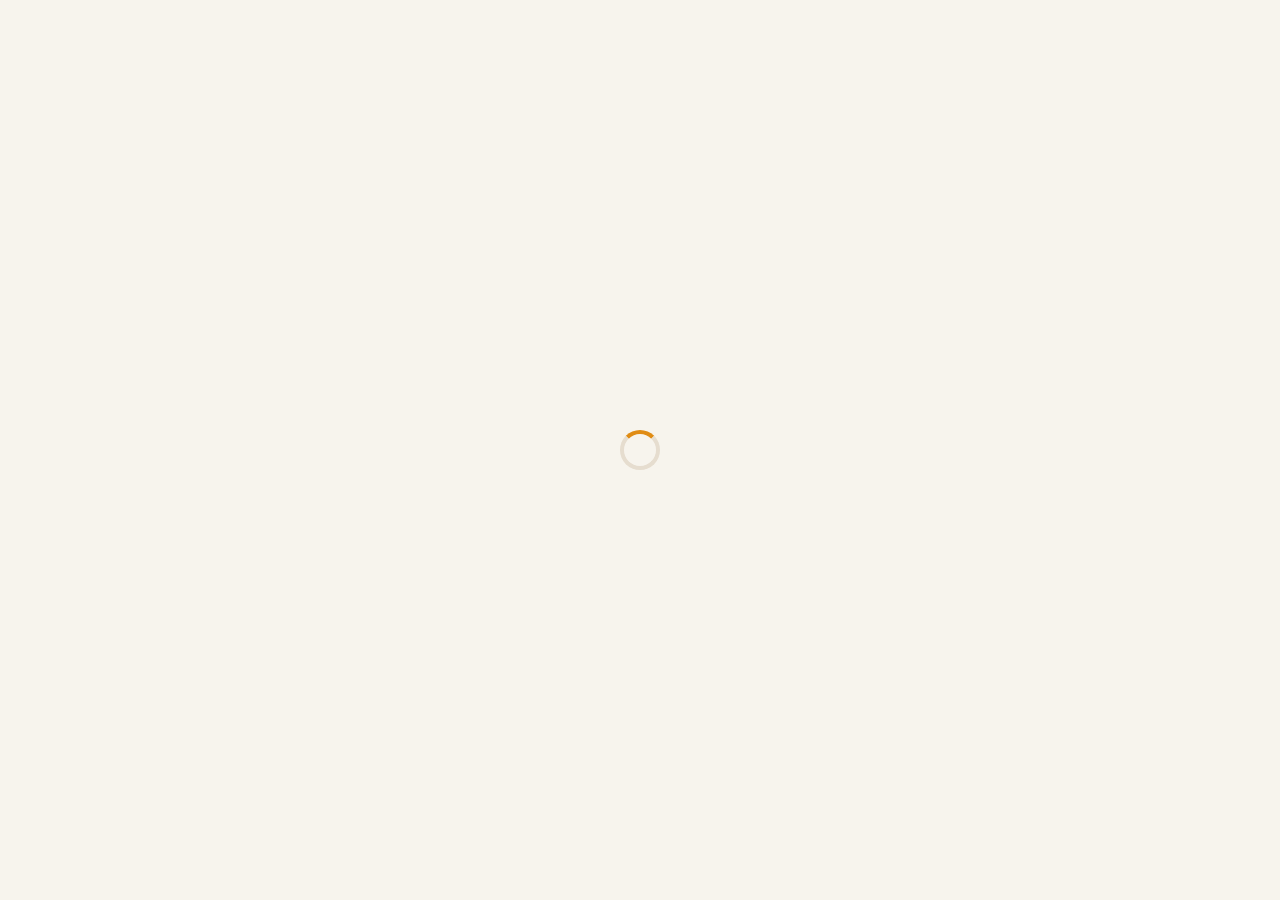
==== webapp/index.html @ 568000a6 "Fix share button by adding event listener inside window.onload" ====
<!DOCTYPE html>
<html lang="uz">
<head>
    <meta charset="UTF-8">
    <meta name="viewport" content="width=device-width, initial-scale=1.0, maximum-scale=1.0, user-scalable=no">
    <title>Saxovat Baraka - Online Market</title>
    <meta property="og:title" content="Saxovat Baraka - Sifatli va mazali pishiriqlar! 🍪">
    <meta property="og:description" content="Mazali va hamyonbop pishiriqlar buyurtma berish uchun onlayn do'kon.">
    <meta property="og:image" content="https://muslim1313.github.io/bakery-bot-crm/assets/promo_share.png">
    <meta property="og:url" content="https://muslim1313.github.io/bakery-bot-crm/">
    <meta name="twitter:card" content="summary_large_image">
    <link rel="stylesheet" href="style.css?v=1.9">
    <script src="https://telegram.org/js/telegram-web-app.js"></script>
    <link href="https://fonts.googleapis.com/css2?family=Inter:wght@400;600;800&family=Outfit:wght@500;700;800&display=swap" rel="stylesheet">
</head>
<body class="loading">
    <div id="loader" class="loader-overlay">
        <div class="spinner"></div>
    </div>

    <!-- Eski Banner-Header -->
    <div class="header banner-header">
        <div class="banner-wrapper">
            <img src="assets/logo.png" alt="Logo">
            <div class="logo-text">SAXOVAT BARAKA</div>
        </div>
    </div>

    <main id="app">
        <!-- Eski Slayder -->
        <div class="top-slider" id="topSlider">
            <!-- JavaScript orqali joylashtiriladi -->
        </div>

        <p class="subtitle-text">Hamyonbop narxlar va Mazali tamlar</p>

        <section class="product-grid" id="productGrid">
            <!-- Products will be injected here by app.js -->
        </section>

        <div class="social-proof-block">
            <div class="social-proof-stars">⭐⭐⭐⭐⭐</div>
            <div class="social-proof-title">Sifatli va mazali pishiriqlar! 🍪</div>
            <div class="social-proof-desc">Do'stlaringiz ham bilsin — ulashing!</div>
            <button class="social-proof-btn" id="shareBtn">📢 Do'stlarga ulashish</button>
        </div>

        <!-- Eski Kontakt qismi -->
        <div class="contact-info">
            <p>Buyurtma yoki savollar bo'yicha aloqa:</p>
            <div class="contact-links">
                <a href="tel:+998200131394" class="c-link">
                    <span class="icon">📞</span> +998 (20) 013-13-94
                </a>
                <a href="https://t.me/muslimm1313" class="c-link" target="_blank">
                    <span class="icon">
                        <svg width="20" height="20" viewBox="0 0 24 24" fill="#2AABEE" xmlns="http://www.w3.org/2000/svg">
                            <path d="M12 0C5.373 0 0 5.373 0 12s5.373 12 12 12 12-5.373 12-12S18.627 0 12 0zm5.562 8.161c-.18.1.417 4.542-1.321 8.875-.168.9-.499 1.201-.82 1.23-.696.065-1.225-.46-1.9-.902-1.056-.693-1.653-1.124-2.678-1.8-1.185-.78-.417-1.21.258-1.91.177-.184 3.247-2.977 3.307-3.23.007-.032.014-.15-.056-.212s-.174-.041-.249-.024c-.106.024-1.793 1.14-5.061 3.345-.48.33-.913.49-1.302.48-.428-.008-1.252-.241-1.865-.44-.752-.245-1.349-.374-1.297-.789.027-.216.325-.437.896-.667 3.498-1.524 5.83-2.529 6.998-3.014 3.332-1.386 4.025-1.627 4.476-1.635.1-.002.321.023.465.14.144.117.165.25.171.325.016.093.036.306.02.472z"/>
                        </svg>
                    </span> @muslimm1313
                </a>
            </div>
        </div>
    </main>

    <!-- Yangi Savatcha Paneli (V2 uslubida) -->
    <div id="cartBar" class="cart-bar hidden">
        <div class="cart-info">
            <span id="cartCount">0 dona</span>
            <span id="cartTotal">0 so'm</span>
        </div>
        <button id="orderBtn" class="premium-btn">Buyurtma berish</button>
    </div>

    <!-- Yangi Buyurtma Oynasi (V2 uslubida) -->
    <div id="orderModal" class="modal-overlay hidden">
        <div class="modal-content glass">
            <h3>Buyurtma tafsilotlari</h3>
            <div id="cartItems" class="modal-items"></div>
            
            <div class="input-group">
                <label>Ismingiz:</label>
                <input type="text" id="userName" placeholder="Ismingizni kiriting">
            </div>

            <div class="input-group">
                <label>Telefon raqam:</label>
                <input type="tel" id="userPhone" placeholder="+998901234567">
            </div>

            <div class="input-group">
                <label>Do'kon nomi:</label>
                <input type="text" id="userStore" placeholder="Chorsu bozor 5-do'kon">
            </div>

            <p class="loc-hint">Manzilingizni aniqlash uchun geolokatsiyadan foydalanamiz.</p>

            <div class="modal-actions">
                <button id="closeModal" class="secondary-btn">Orqaga</button>
                <button id="submitOrder" class="premium-btn">Tasdiqlash</button>
            </div>
        </div>
    </div>

    <script src="app.js?v=2.0"></script>
</body>
</html>
---- webapp/style.css ----
:root {
    --bg-color: #f7f4ed;
    --text-color: #2b231d;
    --hint-color: #827568;
    --btn-color: #e08c14;
    --btn-text: #ffffff;
    --card-bg: #ffffff;
    --glass-border: #e6ddcf;
    
    --glass-bg: rgba(255, 255, 255, 0.7);
}

/* Dark Mode disabled - Light Mode Only */

* {
    box-sizing: border-box;
    margin: 0;
    padding: 0;
    -webkit-tap-highlight-color: transparent;
}

body {
    font-family: 'Inter', sans-serif;
    background-color: var(--bg-color);
    color: var(--text-color);
    line-height: 1.5;
    padding-bottom: 0; /* Reset bottom padding */
    min-height: 100vh;
}

/* Loader */
.loader-overlay {
    position: fixed;
    top: 0; left: 0; right: 0; bottom: 0;
    background: var(--bg-color);
    z-index: 1000;
    display: flex;
    justify-content: center;
    align-items: center;
}
.spinner {
    width: 40px;
    height: 40px;
    border: 4px solid var(--glass-border);
    border-top: 4px solid var(--btn-color);
    border-radius: 50%;
    animation: spin 1s linear infinite;
}
@keyframes spin { 0% { transform: rotate(0deg); } 100% { transform: rotate(360deg); } }

/* Asl Banner Header */
.banner-header {
    display: flex;
    flex-direction: column;
    align-items: center;
    width: 100%;
    padding: 0;
}
.banner-wrapper {
    position: relative;
    width: 100%;
    height: 240px;
    overflow: hidden;
}
.banner-wrapper img {
    width: 100%;
    height: 100%;
    object-fit: cover;
}
.logo-text {
    position: absolute;
    bottom: 24px;
    left: 50%;
    transform: translateX(-50%);
    font-family: 'Outfit', sans-serif;
    font-size: 26px;
    font-weight: 800;
    color: rgba(255, 255, 255, 0.95);
    letter-spacing: 2px;
    text-shadow: 0px 4px 15px rgba(0, 0, 0, 0.7);
    white-space: nowrap;
}

/* Slayder */
.top-slider {
    display: flex;
    overflow-x: auto;
    scroll-snap-type: x mandatory;
    gap: 16px;
    padding: 24px 16px 16px 16px;
    scrollbar-width: none;
}
.top-slider::-webkit-scrollbar { display: none; }

.slide-item {
    flex: 0 0 85%;
    scroll-snap-align: center;
}
.slide-title-outer {
    text-align: center;
    font-size: 20px;
    font-family: 'Outfit', sans-serif;
    font-weight: 700;
    margin-bottom: 12px;
}
.slide-image-wrapper {
    height: 180px;
    border-radius: 16px;
    overflow: hidden;
    box-shadow: 0 8px 24px rgba(0,0,0,0.15);
    background-color: var(--card-bg);
}
.slide-image-wrapper img {
    width: 100%;
    height: 100%;
    object-fit: cover;
}

.subtitle-text {
    margin: 16px;
    font-size: 16px;
    font-weight: 700;
    text-align: center;
    color: var(--btn-color);
}

/* Product Grid */
.product-grid {
    display: grid;
    grid-template-columns: 1fr 1fr;
    gap: 15px;
    padding: 0 16px;
}

.product-card {
    background: var(--card-bg);
    border: 1px solid var(--glass-border);
    border-radius: 18px;
    padding: 15px 10px;
    display: flex;
    flex-direction: column;
    align-items: center;
    box-shadow: 0 4px 12px rgba(0,0,0,0.05);
}

.img-container {
    width: 80px;
    height: 80px;
    border-radius: 50%;
    overflow: hidden;
    margin-bottom: 12px;
    box-shadow: 0 4px 8px rgba(0,0,0,0.1);
}
.img-container img {
    width: 100%;
    height: 100%;
    object-fit: cover;
}

.product-info {
    text-align: center;
    width: 100%;
}
.product-info h3 { font-size: 15px; margin-bottom: 5px; }
.product-info .price { font-size: 16px; font-weight: 800; color: var(--btn-color); margin-bottom: 10px; }

/* Out of Stock Style */
.product-card.out-of-stock {
    opacity: 0.5;
    filter: grayscale(1);
    pointer-events: none;
    position: relative;
}
.qty-control span {
    display: block;
    width: 100%;
    text-align: center;
}

/* Qty Control */
.qty-control {
    display: flex;
    align-items: center;
    justify-content: space-between;
    width: 100%;
    background: rgba(128, 128, 128, 0.1);
    border-radius: 20px;
    padding: 4px;
}
.qty-btn {
    width: 45px;
    height: 32px;
    border-radius: 8px;
    border: none;
    background: var(--btn-color);
    color: #fff;
    font-size: 18px;
    font-weight: bold;
}

/* Social Proof Block */
.social-proof-block {
    max-width: 480px;
    margin: 24px 16px;
    background-color: #fff8f0;
    border: 1px solid #ffe0b2;
    border-radius: 20px;
    padding: 20px;
    text-align: center;
    box-shadow: 0 4px 12px rgba(0,0,0,0.05);
}

.social-proof-stars {
    font-size: 20px;
    margin-bottom: 8px;
}

.social-proof-title {
    font-size: 18px;
    font-weight: 800;
    color: var(--text-color);
    margin-bottom: 6px;
}

.social-proof-desc {
    font-size: 14px;
    color: var(--hint-color);
    margin-bottom: 16px;
}

.social-proof-btn {
    display: inline-block;
    background-color: #2AABEE;
    color: #ffffff;
    text-decoration: none;
    font-weight: 600;
    font-size: 15px;
    padding: 12px 24px;
    border-radius: 50px;
    border: none;
    cursor: pointer;
    box-shadow: 0 4px 10px rgba(42, 171, 238, 0.3);
}

/* Kontakt qismi */
.contact-info {
    text-align: center;
    padding: 30px 16px 120px 16px; /* Space for the fixed cart bar */
}
.contact-info p { font-size: 14px; color: var(--hint-color); margin-bottom: 15px; }
.contact-links { display: flex; justify-content: center; gap: 10px; }
.c-link {
    background: var(--card-bg);
    border: 1px solid var(--glass-border);
    padding: 10px 15px;
    border-radius: 12px;
    text-decoration: none;
    color: var(--text-color);
    font-weight: 700;
    font-size: 13px;
    display: flex;
    align-items: center;
    gap: 8px;
    box-shadow: 0 2px 8px rgba(0,0,0,0.05);
}

/* Savatcha (V2) */
.cart-bar {
    position: fixed;
    bottom: 20px;
    left: 16px;
    right: 16px;
    height: 65px;
    background: var(--glass-bg);
    backdrop-filter: blur(15px);
    -webkit-backdrop-filter: blur(15px);
    border: 1px solid var(--glass-border);
    border-radius: 20px;
    display: flex;
    align-items: center;
    justify-content: space-between;
    padding: 0 15px;
    z-index: 100;
    box-shadow: 0 8px 32px rgba(0,0,0,0.1);
}
.cart-bar.hidden { display: none; }
#cartCount { font-size: 12px; color: var(--hint-color); }
#cartTotal { font-size: 18px; font-weight: 800; color: var(--btn-color); }

.premium-btn {
    background: var(--btn-color);
    color: #fff;
    border: none;
    padding: 12px 20px;
    border-radius: 15px;
    font-weight: 700;
    font-size: 14px;
}

/* Modal (V2) */
.modal-overlay {
    position: fixed;
    top: 0; left: 0; right: 0; bottom: 0;
    background: rgba(0,0,0,0.6);
    z-index: 200;
    display: flex;
    justify-content: center;
    align-items: flex-end;
}
.modal-content {
    width: 100%;
    max-width: 500px;
    background: var(--bg-color);
    padding: 25px;
    border-top-left-radius: 30px;
    border-top-right-radius: 30px;
}
.hidden { display: none !important; }

.input-group { margin: 15px 0; }
.input-group label { display: block; margin-bottom: 5px; font-size: 13px; color: var(--hint-color); }
.input-group input {
    width: 100%;
    padding: 12px;
    border-radius: 12px;
    border: 1px solid var(--glass-border);
    background: var(--card-bg);
    color: var(--text-color);
    font-size: 16px;
    outline: none;
}
.modal-actions { display: flex; gap: 10px; margin-top: 20px; }
.secondary-btn { flex: 1; background: var(--glass-border); border: none; padding: 12px; border-radius: 12px; }
.loc-hint { font-size: 11px; color: var(--hint-color); text-align: center; margin-top: 10px; }
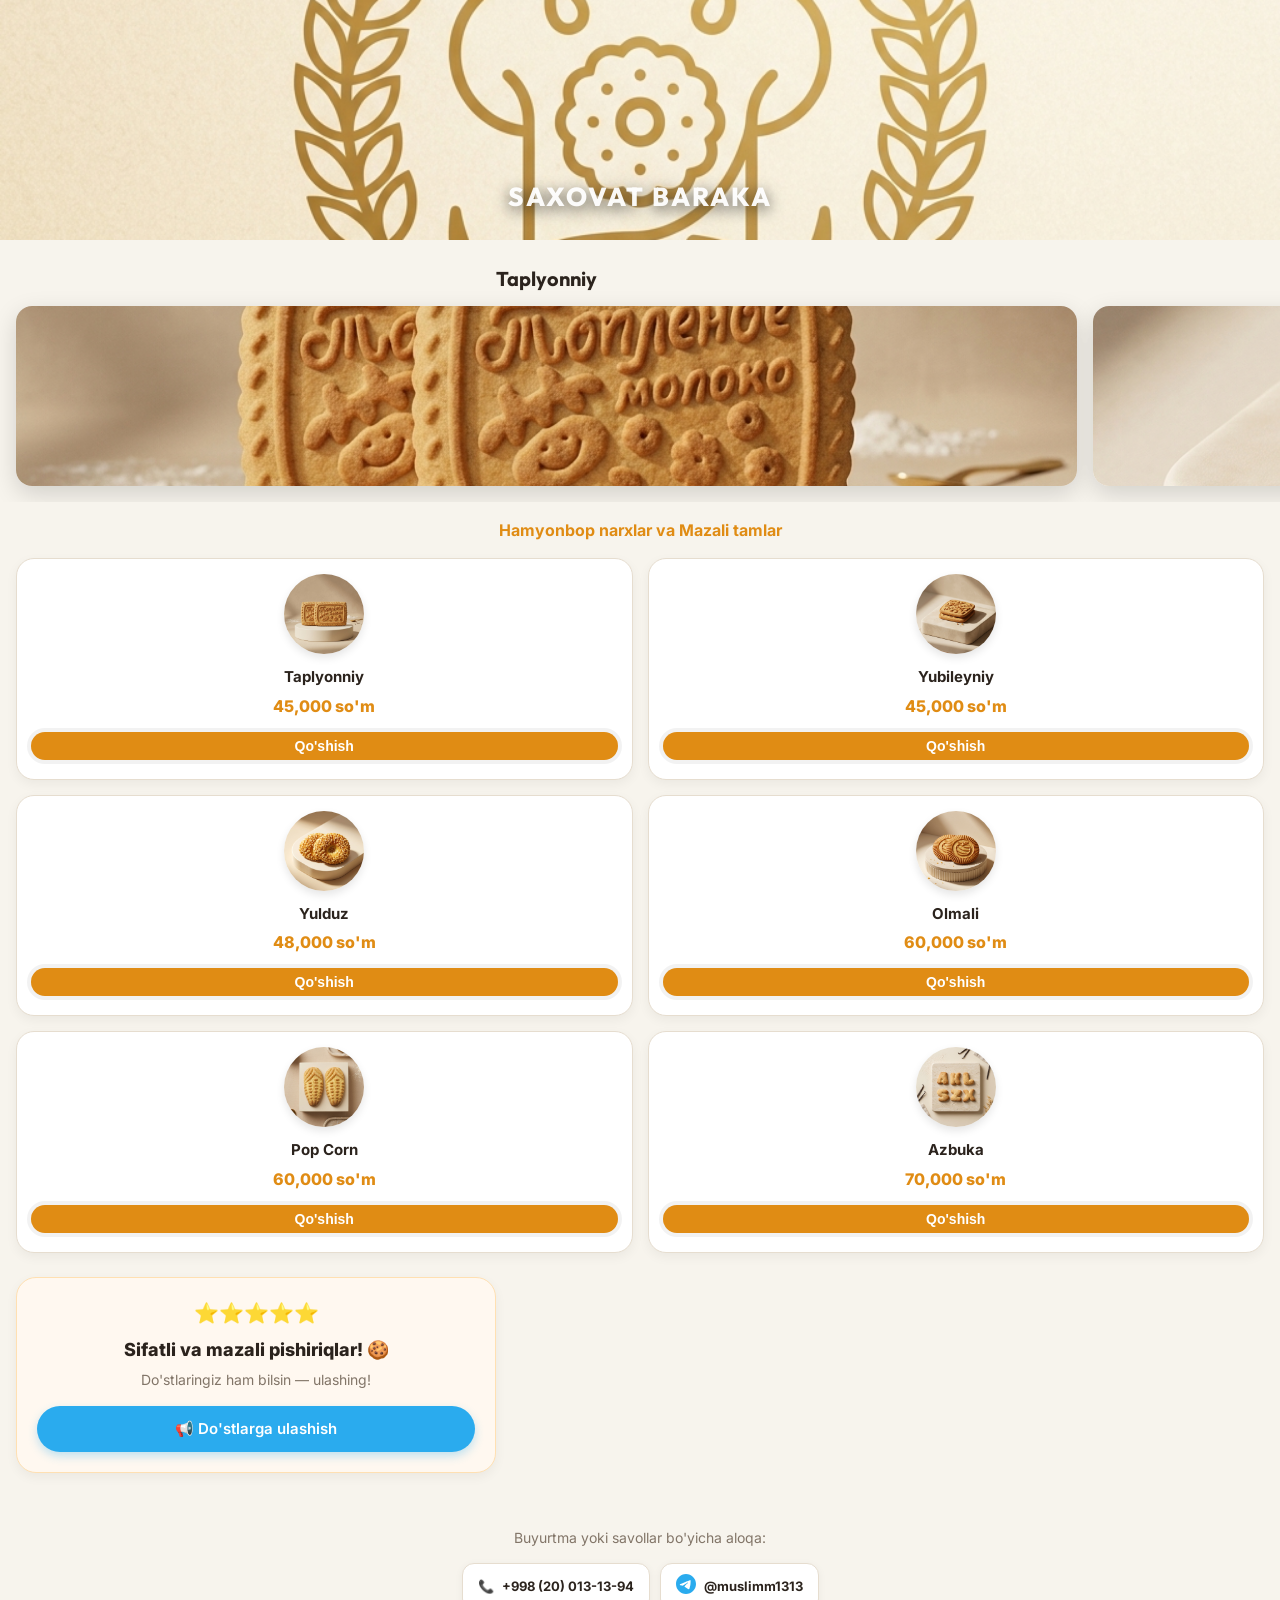
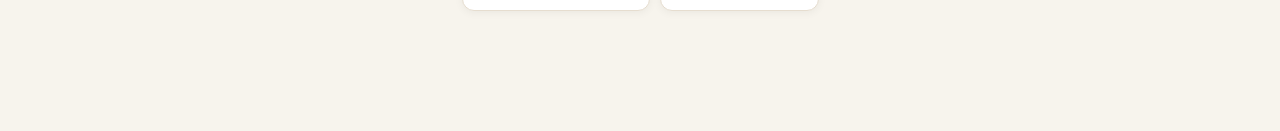
==== commit e4f85d18: "Make share button resilient with hard fallback link. Use anchor-based share button plus Telegram Web" ====
--- a/webapp/index.html
+++ b/webapp/index.html
@@ -42,7 +42,14 @@
             <div class="social-proof-stars">⭐⭐⭐⭐⭐</div>
             <div class="social-proof-title">Sifatli va mazali pishiriqlar! 🍪</div>
             <div class="social-proof-desc">Do'stlaringiz ham bilsin — ulashing!</div>
-            <button class="social-proof-btn" id="shareBtn">📢 Do'stlarga ulashish</button>
+            <a
+                id="shareBtn"
+                class="social-proof-btn"
+                href="https://t.me/share/url?url=https%3A%2F%2Ft.me%2FSaxovataBaraka_buyurtma_bot&text=Mazali%20va%20hamyonbop%20pishiriqlar%20buyurtma%20berish%20uchun%20bot"
+                target="_blank"
+                rel="noopener noreferrer"
+                style="display:block; text-align:center; text-decoration:none;"
+            >📢 Do'stlarga ulashish</a>
         </div>
 
         <!-- Eski Kontakt qismi -->
@@ -102,6 +109,6 @@
         </div>
     </div>
 
-    <script src="app.js?v=2.0"></script>
+    <script src="app.js?v=2.4"></script>
 </body>
 </html>
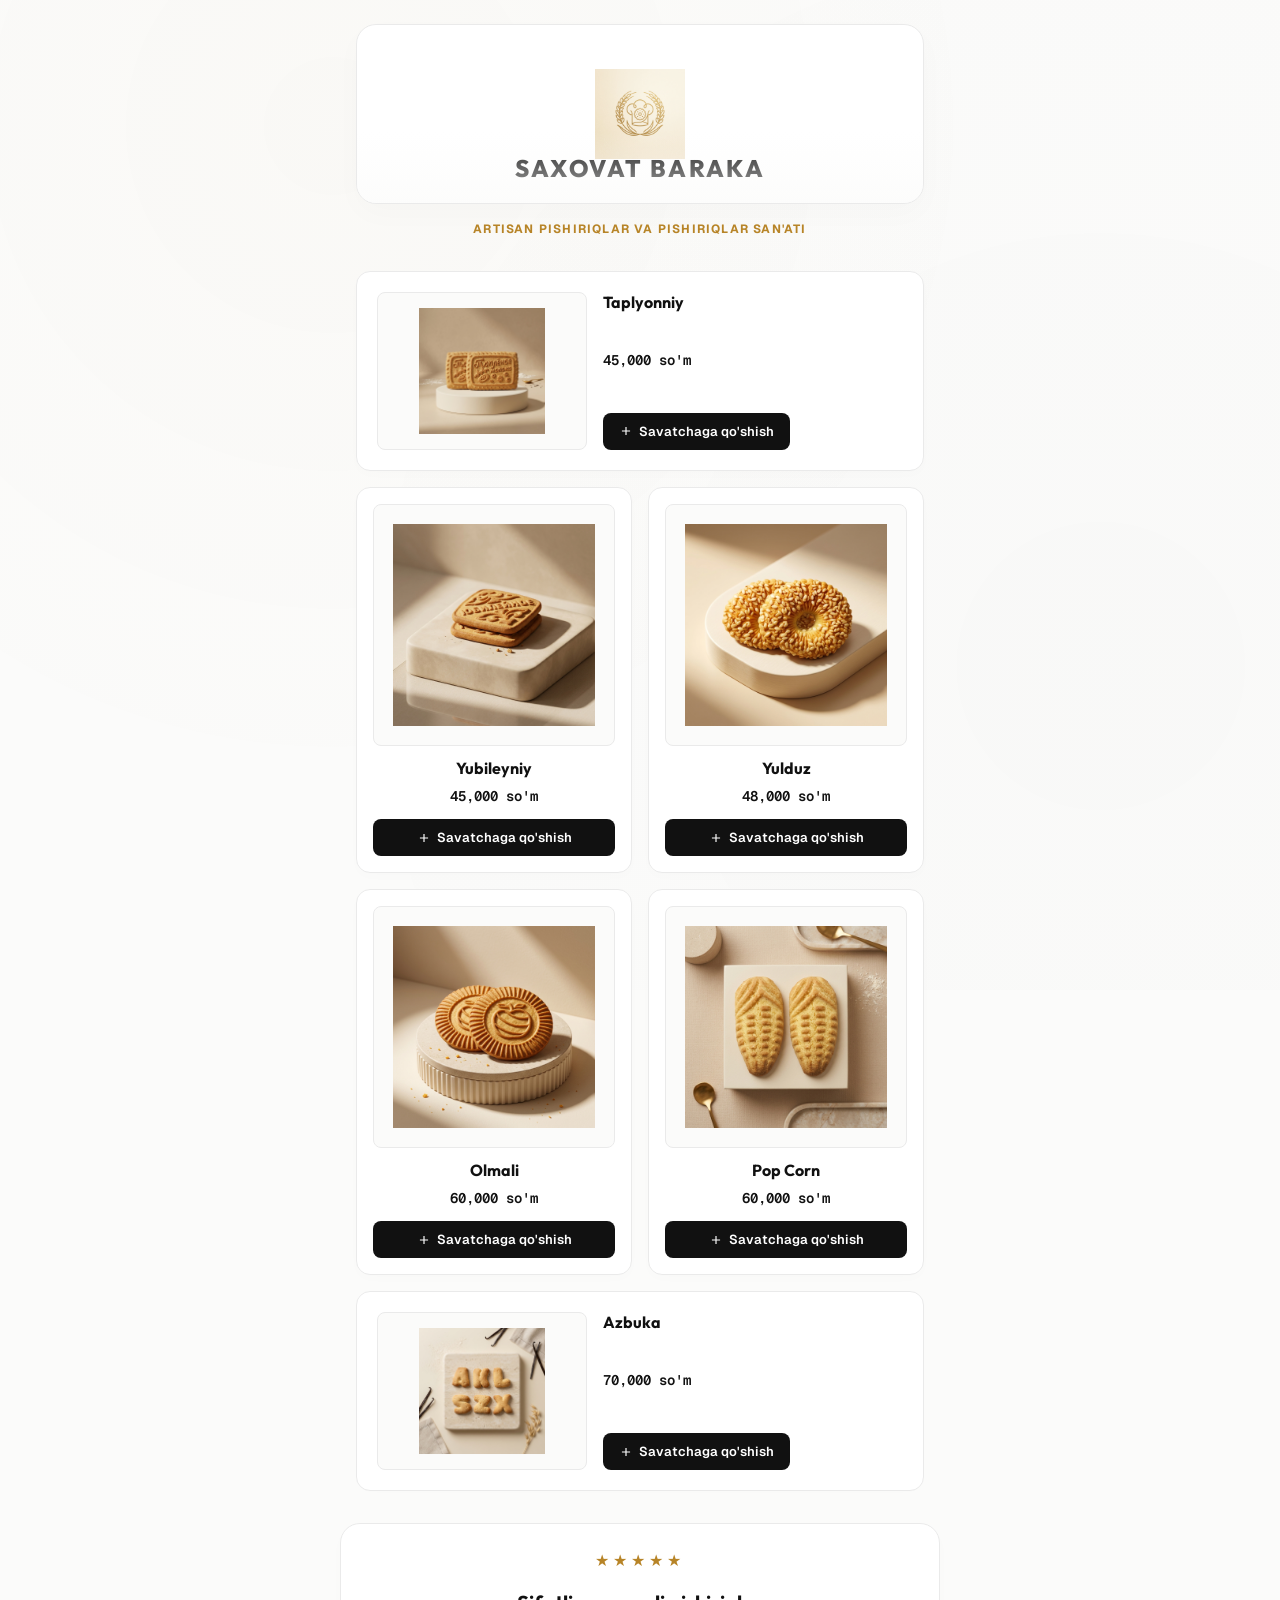
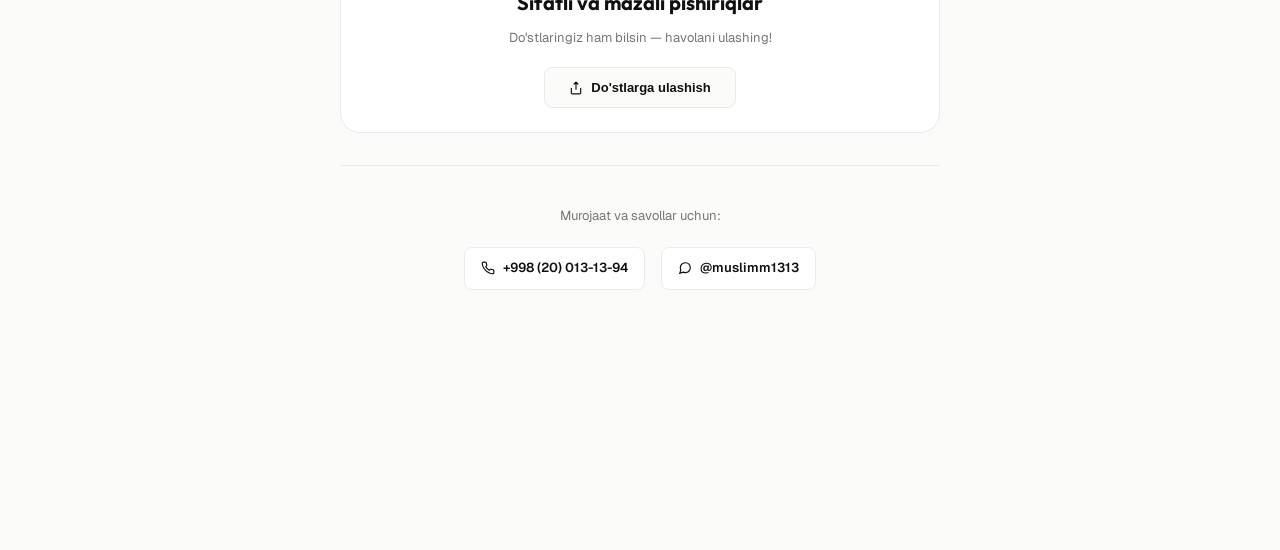
==== commit a5d5202a: "feat: implement dynamic database-driven pricing, Telegram Native Geolocation, and premium minimalist" ====
--- a/webapp/index.html
+++ b/webapp/index.html
@@ -3,112 +3,140 @@
 <head>
     <meta charset="UTF-8">
     <meta name="viewport" content="width=device-width, initial-scale=1.0, maximum-scale=1.0, user-scalable=no">
-    <title>Saxovat Baraka - Online Market</title>
-    <meta property="og:title" content="Saxovat Baraka - Sifatli va mazali pishiriqlar! 🍪">
+    <title>Saxovat Baraka — Premium Artisan Market</title>
+    <meta property="og:title" content="Saxovat Baraka - Sifatli va mazali pishiriqlar!">
     <meta property="og:description" content="Mazali va hamyonbop pishiriqlar buyurtma berish uchun onlayn do'kon.">
     <meta property="og:image" content="https://muslim1313.github.io/bakery-bot-crm/assets/promo_share.png">
     <meta property="og:url" content="https://muslim1313.github.io/bakery-bot-crm/">
     <meta name="twitter:card" content="summary_large_image">
-    <link rel="stylesheet" href="style.css?v=1.9">
+    <!-- Premium Fonts -->
+    <link href="https://fonts.googleapis.com/css2?family=Outfit:wght@400;500;600;700;800&family=Geist+Mono:wght@400;600&family=Geist:wght@400;500;600&display=swap" rel="stylesheet">
+    <link rel="stylesheet" href="style.css">
     <script src="https://telegram.org/js/telegram-web-app.js"></script>
-    <link href="https://fonts.googleapis.com/css2?family=Inter:wght@400;600;800&family=Outfit:wght@500;700;800&display=swap" rel="stylesheet">
+    <script src="https://cdnjs.cloudflare.com/ajax/libs/gsap/3.12.2/gsap.min.js"></script>
 </head>
-<body class="loading">
+<body class="loading-state">
+    <!-- Premium Skeletal Loader Overlay -->
     <div id="loader" class="loader-overlay">
-        <div class="spinner"></div>
-    </div>
-
-    <!-- Eski Banner-Header -->
-    <div class="header banner-header">
-        <div class="banner-wrapper">
-            <img src="assets/logo.png" alt="Logo">
-            <div class="logo-text">SAXOVAT BARAKA</div>
+        <div class="loader-container">
+            <div class="skeleton skeleton-logo"></div>
+            <div class="skeleton skeleton-title"></div>
+            <div class="skeleton skeleton-subtitle"></div>
         </div>
     </div>
 
-    <main id="app">
-        <!-- Eski Slayder -->
-        <div class="top-slider" id="topSlider">
-            <!-- JavaScript orqali joylashtiriladi -->
-        </div>
+    <!-- Background Ambient Glow -->
+    <div class="ambient-glow"></div>
 
-        <p class="subtitle-text">Hamyonbop narxlar va Mazali tamlar</p>
+    <div class="app-container">
+        <!-- Premium Brand Header -->
+        <header class="banner-header">
+            <div class="banner-wrapper">
+                <img src="assets/logo.png" alt="Saxovat Baraka Logo">
+                <h1 class="logo-text">SAXOVAT BARAKA</h1>
+            </div>
+            <p class="subtitle-text">Artisan pishiriqlar va pishiriqlar san'ati</p>
+        </header>
 
-        <section class="product-grid" id="productGrid">
-            <!-- Products will be injected here by app.js -->
+        <!-- Asymmetrical Bento Grid -->
+        <main class="product-grid" id="productGrid">
+            <!-- Skeleton cards for loading state -->
+            <div class="product-card skeleton-card">
+                <div class="skeleton skeleton-img"></div>
+                <div class="skeleton skeleton-text-h"></div>
+                <div class="skeleton skeleton-text-p"></div>
+            </div>
+            <div class="product-card skeleton-card">
+                <div class="skeleton skeleton-img"></div>
+                <div class="skeleton skeleton-text-h"></div>
+                <div class="skeleton skeleton-text-p"></div>
+            </div>
+        </main>
+
+        <!-- Social Proof & Sharing Section (Anti-Emoji, Clean SVG Icon) -->
+        <section class="social-proof-block">
+            <div class="social-proof-stars">
+                ★★★★★
+            </div>
+            <h3 class="social-proof-title">Sifatli va mazali pishiriqlar</h3>
+            <p class="social-proof-desc">Do'stlaringiz ham bilsin — havolani ulashing!</p>
+            <button id="shareBtn" class="social-proof-btn">
+                <svg class="icon" viewBox="0 0 24 24" fill="none" stroke="currentColor" stroke-width="2" style="width: 14px; height: 14px; margin-right: 8px;"><path d="M4 12v8a2 2 0 0 0 2 2h12a2 2 0 0 0 2-2v-8M16 6l-4-4-4 4M12 2v13"/></svg>
+                Do'stlarga ulashish
+            </button>
         </section>
 
-        <div class="social-proof-block">
-            <div class="social-proof-stars">⭐⭐⭐⭐⭐</div>
-            <div class="social-proof-title">Sifatli va mazali pishiriqlar! 🍪</div>
-            <div class="social-proof-desc">Do'stlaringiz ham bilsin — ulashing!</div>
-            <a
-                id="shareBtn"
-                class="social-proof-btn"
-                href="https://t.me/share/url?url=https%3A%2F%2Ft.me%2FSaxovataBaraka_buyurtma_bot&text=Mazali%20va%20hamyonbop%20pishiriqlar%20buyurtma%20berish%20uchun%20bot"
-                target="_blank"
-                rel="noopener noreferrer"
-                style="display:block; text-align:center; text-decoration:none;"
-            >📢 Do'stlarga ulashish</a>
-        </div>
-
-        <!-- Eski Kontakt qismi -->
-        <div class="contact-info">
-            <p>Buyurtma yoki savollar bo'yicha aloqa:</p>
+        <!-- Contact Section -->
+        <footer class="contact-info">
+            <p>Murojaat va savollar uchun:</p>
             <div class="contact-links">
                 <a href="tel:+998200131394" class="c-link">
-                    <span class="icon">📞</span> +998 (20) 013-13-94
+                    <span class="icon">
+                        <svg viewBox="0 0 24 24" fill="none" stroke="currentColor" stroke-width="2" style="width: 14px; height: 14px;"><path d="M22 16.92v3a2 2 0 0 1-2.18 2 19.79 19.79 0 0 1-8.63-3.07 19.5 19.5 0 0 1-6-6 19.79 19.79 0 0 1-3.07-8.67A2 2 0 0 1 4.11 2h3a2 2 0 0 1 2 1.72 12.84 12.84 0 0 0 .7 2.81 2 2 0 0 1-.45 2.11L8.09 9.91a16 16 0 0 0 6 6l1.27-1.27a2 2 0 0 1 2.11-.45 12.84 12.84 0 0 0 2.81.7A2 2 0 0 1 22 16.92z"/></svg>
+                    </span>
+                    <span>+998 (20) 013-13-94</span>
                 </a>
                 <a href="https://t.me/muslimm1313" class="c-link" target="_blank">
                     <span class="icon">
-                        <svg width="20" height="20" viewBox="0 0 24 24" fill="#2AABEE" xmlns="http://www.w3.org/2000/svg">
-                            <path d="M12 0C5.373 0 0 5.373 0 12s5.373 12 12 12 12-5.373 12-12S18.627 0 12 0zm5.562 8.161c-.18.1.417 4.542-1.321 8.875-.168.9-.499 1.201-.82 1.23-.696.065-1.225-.46-1.9-.902-1.056-.693-1.653-1.124-2.678-1.8-1.185-.78-.417-1.21.258-1.91.177-.184 3.247-2.977 3.307-3.23.007-.032.014-.15-.056-.212s-.174-.041-.249-.024c-.106.024-1.793 1.14-5.061 3.345-.48.33-.913.49-1.302.48-.428-.008-1.252-.241-1.865-.44-.752-.245-1.349-.374-1.297-.789.027-.216.325-.437.896-.667 3.498-1.524 5.83-2.529 6.998-3.014 3.332-1.386 4.025-1.627 4.476-1.635.1-.002.321.023.465.14.144.117.165.25.171.325.016.093.036.306.02.472z"/>
-                        </svg>
-                    </span> @muslimm1313
+                        <svg viewBox="0 0 24 24" fill="none" stroke="currentColor" stroke-width="2" style="width: 14px; height: 14px;"><path d="M21 11.5a8.38 8.38 0 0 1-.9 3.8 8.5 8.5 0 0 1-7.6 4.7 8.38 8.38 0 0 1-3.8-.9L3 21l1.9-5.7a8.38 8.38 0 0 1-.9-3.8 8.5 8.5 0 0 1 4.7-7.6 8.38 8.38 0 0 1 3.8-.9h.5a8.48 8.48 0 0 1 8 8v.5z"/></svg>
+                    </span>
+                    <span>@muslimm1313</span>
                 </a>
             </div>
-        </div>
-    </main>
+        </footer>
+    </div>
 
-    <!-- Yangi Savatcha Paneli (V2 uslubida) -->
+    <!-- Floating Mac-Style Dock/Cart Bar -->
     <div id="cartBar" class="cart-bar hidden">
         <div class="cart-info">
             <span id="cartCount">0 dona</span>
             <span id="cartTotal">0 so'm</span>
         </div>
-        <button id="orderBtn" class="premium-btn">Buyurtma berish</button>
+        <button id="orderBtn" class="premium-btn">
+            Buyurtma berish
+            <svg viewBox="0 0 24 24" fill="none" stroke="currentColor" stroke-width="2" style="width: 14px; height: 14px; margin-left: 8px; display: inline-block; vertical-align: middle;"><polyline points="9 18 15 12 9 6"/></svg>
+        </button>
     </div>
 
-    <!-- Yangi Buyurtma Oynasi (V2 uslubida) -->
+    <!-- Styled Full-Screen Order Modal (Anti-Card overlap) -->
     <div id="orderModal" class="modal-overlay hidden">
-        <div class="modal-content glass">
+        <div class="modal-content">
             <h3>Buyurtma tafsilotlari</h3>
+            
             <div id="cartItems" class="modal-items"></div>
-            
-            <div class="input-group">
-                <label>Ismingiz:</label>
-                <input type="text" id="userName" placeholder="Ismingizni kiriting">
+
+            <div class="form-container" style="display: flex; flex-direction: column; gap: 16px;">
+                <div class="input-group">
+                    <label for="userName">Ismingiz</label>
+                    <input type="text" id="userName" placeholder="Ismingizni kiriting" autocomplete="name">
+                </div>
+
+                <div class="input-group">
+                    <label for="userPhone">Telefon raqamingiz</label>
+                    <input type="tel" id="userPhone" placeholder="+998901234567" autocomplete="tel">
+                </div>
+
+                <div class="input-group">
+                    <label for="userStore">Do'koningiz nomi va raqami</label>
+                    <input type="text" id="userStore" placeholder="Masalan: Chorsu bozor, 5-do'kon">
+                </div>
             </div>
 
-            <div class="input-group">
-                <label>Telefon raqam:</label>
-                <input type="tel" id="userPhone" placeholder="+998901234567">
-            </div>
+            <p class="loc-hint">
+                Buyurtmangizni tezroq yetkazish uchun joylashuvingiz avtomatik aniqlanadi.
+            </p>
 
-            <div class="input-group">
-                <label>Do'kon nomi:</label>
-                <input type="text" id="userStore" placeholder="Chorsu bozor 5-do'kon">
-            </div>
-
-            <p class="loc-hint">Manzilingizni aniqlash uchun geolokatsiyadan foydalanamiz.</p>
-
-            <div class="modal-actions">
-                <button id="closeModal" class="secondary-btn">Orqaga</button>
-                <button id="submitOrder" class="premium-btn">Tasdiqlash</button>
-            </div>
+            <footer class="modal-actions">
+                <button id="closeModal" class="secondary-btn" style="flex: 1; height: 44px;">
+                    Yopish
+                </button>
+                <button id="submitOrder" class="premium-btn" style="flex: 2; height: 44px;">
+                    Buyurtmani tasdiqlash
+                </button>
+            </footer>
         </div>
     </div>
 
-    <script src="app.js?v=2.4"></script>
+    <script src="app.js"></script>
 </body>
 </html>
--- a/webapp/style.css
+++ b/webapp/style.css
@@ -1,16 +1,44 @@
+@import url('https://fonts.googleapis.com/css2?family=Outfit:wght@300;400;500;600;700;800&family=Geist+Mono:wght@300;400;500;600;700&family=Geist:wght@300;400;500;600;700&display=swap');
+
+/* CSS Design Token System - Premium Minimalist Light Mode */
 :root {
-    --bg-color: #f7f4ed;
-    --text-color: #2b231d;
-    --hint-color: #827568;
-    --btn-color: #e08c14;
-    --btn-text: #ffffff;
-    --card-bg: #ffffff;
-    --glass-border: #e6ddcf;
-    
-    --glass-bg: rgba(255, 255, 255, 0.7);
-}
-
-/* Dark Mode disabled - Light Mode Only */
+    --bg-canvas: #FBFBFA;       /* Warm Bone Off-white */
+    --bg-surface: #FFFFFF;      /* Pure Crisp White */
+    --border-color: #EAEAEA;    /* Crisp 1px Muted Border */
+    --text-primary: #111111;    /* Deep Charcoal Off-black */
+    --text-muted: #787774;      /* Muted Warm Gray */
+    --accent: #B78427;          /* Artisan Luxury Gold */
+    --accent-hover: #9E701E;
+    
+    /* Muted Pastel Tokens */
+    --pastel-red: #FDEBEC;
+    --pastel-red-txt: #9F2F2D;
+    --pastel-green: #EDF3EC;
+    --pastel-green-txt: #346538;
+    --pastel-yellow: #FBF3DB;
+    --pastel-yellow-txt: #956400;
+    
+    --font-sans: 'Geist', -apple-system, BlinkMacSystemFont, "Segoe UI", sans-serif;
+    --font-display: 'Outfit', sans-serif;
+    --font-mono: 'Geist Mono', monospace;
+    
+    --radius-sm: 8px;
+    --radius-md: 14px;
+    --radius-lg: 20px;
+    
+    --transition-smooth: all 0.4s cubic-bezier(0.16, 1, 0.3, 1);
+    --transition-fast: all 0.15s cubic-bezier(0.16, 1, 0.3, 1);
+    
+    /* Legacy / Compatibility vars */
+    --bg-color: var(--bg-canvas);
+    --text-color: var(--text-primary);
+    --hint-color: var(--text-muted);
+    --btn-color: var(--accent);
+    --btn-text: var(--bg-surface);
+    --card-bg: var(--bg-surface);
+    --glass-border: var(--border-color);
+    --glass-bg: rgba(255, 255, 255, 0.8);
+}
 
 * {
     box-sizing: border-box;
@@ -20,68 +48,118 @@
 }
 
 body {
-    font-family: 'Inter', sans-serif;
-    background-color: var(--bg-color);
-    color: var(--text-color);
-    line-height: 1.5;
-    padding-bottom: 0; /* Reset bottom padding */
-    min-height: 100vh;
-}
-
-/* Loader */
+    background-color: var(--bg-canvas);
+    color: var(--text-primary);
+    font-family: var(--font-sans);
+    line-height: 1.6;
+    overflow-x: hidden;
+    min-height: 100dvh;
+    padding-bottom: 120px; /* Space for the floating dock */
+    position: relative;
+}
+
+/* Background Ambient Drift */
+body::before {
+    content: "";
+    position: fixed;
+    top: -10%;
+    left: -10%;
+    width: 120vw;
+    height: 120vh;
+    background: radial-gradient(circle at 30% 20%, rgba(183, 132, 39, 0.02) 0%, transparent 50%),
+                radial-gradient(circle at 80% 70%, rgba(47, 52, 55, 0.01) 0%, transparent 60%);
+    pointer-events: none;
+    z-index: 0;
+}
+
+/* Generic hidden utility that won't override animated overlays */
+.hidden:not(.cart-bar):not(.modal-overlay) {
+    display: none !important;
+}
+
+/* Loader and Spinner */
 .loader-overlay {
     position: fixed;
     top: 0; left: 0; right: 0; bottom: 0;
-    background: var(--bg-color);
-    z-index: 1000;
-    display: flex;
-    justify-content: center;
-    align-items: center;
+    background: var(--bg-canvas);
+    z-index: 10000;
+    display: flex;
+    justify-content: center;
+    align-items: center;
+    transition: opacity 0.5s ease;
+}
+.loader-overlay.hidden {
+    opacity: 0;
+    pointer-events: none;
+    display: none !important;
 }
 .spinner {
-    width: 40px;
-    height: 40px;
-    border: 4px solid var(--glass-border);
-    border-top: 4px solid var(--btn-color);
+    width: 48px;
+    height: 48px;
+    border: 3px solid var(--border-color);
+    border-top: 3px solid var(--accent);
     border-radius: 50%;
-    animation: spin 1s linear infinite;
-}
-@keyframes spin { 0% { transform: rotate(0deg); } 100% { transform: rotate(360deg); } }
-
-/* Asl Banner Header */
+    animation: spin 1s cubic-bezier(0.68, -0.55, 0.27, 1.55) infinite;
+}
+@keyframes spin { 
+    0% { transform: rotate(0deg); } 
+    100% { transform: rotate(360deg); } 
+}
+
+/* Banner / Brand Identity */
 .banner-header {
     display: flex;
     flex-direction: column;
     align-items: center;
     width: 100%;
-    padding: 0;
+    padding: 24px 16px 8px 16px;
+    max-width: 600px;
+    margin: 0 auto;
+    position: relative;
+    z-index: 10;
 }
 .banner-wrapper {
     position: relative;
     width: 100%;
-    height: 240px;
+    height: 180px;
     overflow: hidden;
+    border-radius: var(--radius-lg);
+    background: var(--bg-surface);
+    border: 1px solid var(--border-color);
+    box-shadow: 0 10px 30px rgba(0, 0, 0, 0.02);
+    display: flex;
+    justify-content: center;
+    align-items: center;
 }
 .banner-wrapper img {
-    width: 100%;
-    height: 100%;
-    object-fit: cover;
+    height: 90px;
+    width: auto;
+    object-fit: contain;
+    transition: var(--transition-smooth);
+    opacity: 0.9;
+}
+.banner-wrapper::after {
+    content: "";
+    position: absolute;
+    top: 0; left: 0; right: 0; bottom: 0;
+    background: linear-gradient(180deg, rgba(251, 251, 250, 0) 60%, rgba(251, 251, 250, 0.7) 100%);
+    pointer-events: none;
 }
 .logo-text {
     position: absolute;
-    bottom: 24px;
+    bottom: 16px;
     left: 50%;
     transform: translateX(-50%);
-    font-family: 'Outfit', sans-serif;
-    font-size: 26px;
+    font-family: var(--font-display);
+    font-size: 24px;
     font-weight: 800;
-    color: rgba(255, 255, 255, 0.95);
-    letter-spacing: 2px;
-    text-shadow: 0px 4px 15px rgba(0, 0, 0, 0.7);
+    color: var(--text-primary);
+    letter-spacing: 0.1em;
     white-space: nowrap;
-}
-
-/* Slayder */
+    text-shadow: none;
+}
+
+/* Top Horizontal Carousel */
 .top-slider {
     display: flex;
     overflow-x: auto;
@@ -89,246 +167,683 @@
     gap: 16px;
     padding: 24px 16px 16px 16px;
     scrollbar-width: none;
+    max-width: 600px;
+    margin: 0 auto;
+    position: relative;
+    z-index: 10;
 }
 .top-slider::-webkit-scrollbar { display: none; }
 
 .slide-item {
-    flex: 0 0 85%;
+    flex: 0 0 75%;
     scroll-snap-align: center;
+    transition: var(--transition-smooth);
+}
+.slide-item.out-of-stock {
+    opacity: 0.4;
+    filter: grayscale(0.8);
 }
 .slide-title-outer {
     text-align: center;
-    font-size: 20px;
-    font-family: 'Outfit', sans-serif;
+    font-size: 14px;
+    font-family: var(--font-display);
     font-weight: 700;
-    margin-bottom: 12px;
+    margin-bottom: 8px;
+    color: var(--text-primary);
+    text-transform: uppercase;
+    letter-spacing: 0.05em;
 }
 .slide-image-wrapper {
-    height: 180px;
-    border-radius: 16px;
+    height: 160px;
+    border-radius: var(--radius-md);
     overflow: hidden;
-    box-shadow: 0 8px 24px rgba(0,0,0,0.15);
-    background-color: var(--card-bg);
+    background-color: var(--bg-surface);
+    border: 1px solid var(--border-color);
+    box-shadow: 0 8px 24px rgba(0, 0, 0, 0.02);
+    display: flex;
+    justify-content: center;
+    align-items: center;
+    padding: 12px;
+    transition: var(--transition-smooth);
 }
 .slide-image-wrapper img {
-    width: 100%;
-    height: 100%;
-    object-fit: cover;
+    max-width: 90%;
+    max-height: 90%;
+    object-fit: contain;
+    transition: var(--transition-smooth);
+}
+.slide-item:hover .slide-image-wrapper img {
+    transform: scale(1.04);
 }
 
 .subtitle-text {
-    margin: 16px;
-    font-size: 16px;
+    margin: 16px auto 24px auto;
+    font-size: 12px;
     font-weight: 700;
+    text-transform: uppercase;
+    letter-spacing: 0.1em;
     text-align: center;
-    color: var(--btn-color);
-}
-
-/* Product Grid */
+    color: var(--accent);
+    font-family: var(--font-sans);
+    max-width: 600px;
+    position: relative;
+    z-index: 10;
+}
+
+/* Product Grid System (Bento Asymmetric styling) */
 .product-grid {
     display: grid;
-    grid-template-columns: 1fr 1fr;
-    gap: 15px;
+    grid-template-columns: repeat(2, 1fr);
+    gap: 16px;
     padding: 0 16px;
+    max-width: 600px;
+    margin: 0 auto 32px auto;
+    position: relative;
+    z-index: 10;
 }
 
 .product-card {
-    background: var(--card-bg);
-    border: 1px solid var(--glass-border);
-    border-radius: 18px;
-    padding: 15px 10px;
+    background: var(--bg-surface);
+    border: 1px solid var(--border-color);
+    border-radius: var(--radius-md);
+    padding: 16px;
     display: flex;
     flex-direction: column;
     align-items: center;
-    box-shadow: 0 4px 12px rgba(0,0,0,0.05);
+    justify-content: space-between;
+    transition: var(--transition-smooth);
+    box-shadow: 0 4px 12px rgba(0, 0, 0, 0.01);
+    position: relative;
+    overflow: hidden;
+}
+
+.product-card:hover {
+    border-color: rgba(183, 132, 39, 0.2);
+    transform: translateY(-2px);
+    box-shadow: 0 8px 24px rgba(0, 0, 0, 0.02);
+}
+
+.product-card.out-of-stock {
+    opacity: 0.6;
+    filter: grayscale(0.6);
 }
 
 .img-container {
-    width: 80px;
-    height: 80px;
-    border-radius: 50%;
+    width: 100%;
+    aspect-ratio: 1;
+    background: var(--bg-canvas);
+    border: 1px solid var(--border-color);
+    border-radius: var(--radius-sm);
+    display: flex;
+    align-items: center;
+    justify-content: center;
     overflow: hidden;
     margin-bottom: 12px;
-    box-shadow: 0 4px 8px rgba(0,0,0,0.1);
-}
+    padding: 8px;
+    transition: var(--transition-smooth);
+}
+
 .img-container img {
-    width: 100%;
-    height: 100%;
-    object-fit: cover;
+    max-width: 90%;
+    max-height: 90%;
+    object-fit: contain;
+    transition: var(--transition-smooth);
+}
+
+.product-card:hover .img-container img {
+    transform: scale(1.05);
 }
 
 .product-info {
     text-align: center;
     width: 100%;
-}
-.product-info h3 { font-size: 15px; margin-bottom: 5px; }
-.product-info .price { font-size: 16px; font-weight: 800; color: var(--btn-color); margin-bottom: 10px; }
-
-/* Out of Stock Style */
-.product-card.out-of-stock {
-    opacity: 0.5;
-    filter: grayscale(1);
-    pointer-events: none;
-    position: relative;
-}
+    display: flex;
+    flex-direction: column;
+    flex-grow: 1;
+    justify-content: space-between;
+}
+
+.product-info h3 {
+    font-family: var(--font-display);
+    font-size: 16px;
+    font-weight: 700;
+    color: var(--text-primary);
+    margin-bottom: 6px;
+    line-height: 1.3;
+}
+
+.product-info .price {
+    font-family: var(--font-mono);
+    font-size: 14px;
+    font-weight: 600;
+    color: var(--text-primary);
+    margin-bottom: 12px;
+}
+
+/* Qty Controls (Flat layout) */
+.qty-control {
+    display: flex;
+    align-items: center;
+    justify-content: space-between;
+    width: 100%;
+    background: var(--bg-canvas);
+    border: 1px solid var(--border-color);
+    border-radius: var(--radius-sm);
+    height: 38px;
+    overflow: hidden;
+    padding: 2px;
+    margin-top: auto;
+}
+
 .qty-control span {
-    display: block;
+    display: flex;
+    align-items: center;
+    justify-content: center;
     width: 100%;
     text-align: center;
-}
-
-/* Qty Control */
-.qty-control {
-    display: flex;
-    align-items: center;
-    justify-content: space-between;
-    width: 100%;
-    background: rgba(128, 128, 128, 0.1);
-    border-radius: 20px;
-    padding: 4px;
-}
+    font-family: var(--font-mono);
+    font-size: 14px;
+    font-weight: 600;
+    color: var(--text-primary);
+}
+
 .qty-btn {
-    width: 45px;
+    width: 34px;
     height: 32px;
-    border-radius: 8px;
+    border-radius: 4px;
     border: none;
-    background: var(--btn-color);
-    color: #fff;
+    background: transparent;
+    color: var(--text-primary);
     font-size: 18px;
-    font-weight: bold;
-}
-
-/* Social Proof Block */
+    font-weight: 500;
+    cursor: pointer;
+    display: flex;
+    align-items: center;
+    justify-content: center;
+    transition: var(--transition-fast);
+}
+
+.qty-btn:hover {
+    background: rgba(0, 0, 0, 0.04);
+}
+
+.qty-btn:active {
+    transform: scale(0.9);
+}
+
+/* Premium / Add Buttons */
+.premium-btn {
+    background: var(--text-primary);
+    color: var(--bg-surface);
+    border: none;
+    padding: 10px 16px;
+    border-radius: var(--radius-sm);
+    font-family: var(--font-sans);
+    font-weight: 600;
+    font-size: 13px;
+    cursor: pointer;
+    display: inline-flex;
+    align-items: center;
+    justify-content: center;
+    transition: var(--transition-fast);
+    outline: none;
+}
+
+.premium-btn:hover {
+    background-color: #2c2c2c;
+}
+
+.premium-btn:active {
+    transform: scale(0.97);
+}
+
+/* Asymmetric Bento overrides for product-card */
+@media (min-width: 480px) {
+    .product-grid > .product-card:nth-child(5n+1) {
+        grid-column: span 2;
+        flex-direction: row;
+        align-items: center;
+        padding: 20px;
+        gap: 16px;
+    }
+    
+    .product-grid > .product-card:nth-child(5n+1) .img-container {
+        width: 40%;
+        margin-bottom: 0;
+        aspect-ratio: 4/3;
+    }
+    
+    .product-grid > .product-card:nth-child(5n+1) .product-info {
+        flex: 1;
+        text-align: left;
+        align-items: flex-start;
+        height: 100%;
+    }
+    
+    .product-grid > .product-card:nth-child(5n+1) .qty-control {
+        max-width: 140px;
+        margin-top: 8px;
+    }
+}
+
+/* Social Proof Grid Section */
 .social-proof-block {
-    max-width: 480px;
-    margin: 24px 16px;
-    background-color: #fff8f0;
-    border: 1px solid #ffe0b2;
-    border-radius: 20px;
-    padding: 20px;
+    max-width: 600px;
+    margin: 32px auto;
+    background-color: var(--bg-surface);
+    border: 1px solid var(--border-color);
+    border-radius: var(--radius-lg);
+    padding: 24px;
     text-align: center;
-    box-shadow: 0 4px 12px rgba(0,0,0,0.05);
+    box-shadow: 0 4px 20px rgba(0, 0, 0, 0.01);
+    display: flex;
+    flex-direction: column;
+    align-items: center;
+    gap: 12px;
+    position: relative;
+    z-index: 10;
 }
 
 .social-proof-stars {
+    font-size: 16px;
+    letter-spacing: 4px;
+    color: var(--accent);
+    margin-bottom: 4px;
+}
+
+.social-proof-title {
+    font-family: var(--font-display);
     font-size: 20px;
+    font-weight: 700;
+    color: var(--text-primary);
+    line-height: 1.3;
+}
+
+.social-proof-desc {
+    font-size: 13px;
+    color: var(--text-muted);
+    max-width: 40ch;
     margin-bottom: 8px;
-}
-
-.social-proof-title {
-    font-size: 18px;
-    font-weight: 800;
-    color: var(--text-color);
-    margin-bottom: 6px;
-}
-
-.social-proof-desc {
-    font-size: 14px;
-    color: var(--hint-color);
-    margin-bottom: 16px;
+    line-height: 1.5;
 }
 
 .social-proof-btn {
-    display: inline-block;
-    background-color: #2AABEE;
-    color: #ffffff;
+    display: inline-flex !important;
+    align-items: center;
+    justify-content: center;
+    background-color: var(--bg-canvas) !important;
+    color: var(--text-primary) !important;
     text-decoration: none;
     font-weight: 600;
-    font-size: 15px;
-    padding: 12px 24px;
-    border-radius: 50px;
-    border: none;
+    font-size: 13px;
+    padding: 12px 24px !important;
+    border-radius: var(--radius-sm) !important;
+    border: 1px solid var(--border-color) !important;
     cursor: pointer;
-    box-shadow: 0 4px 10px rgba(42, 171, 238, 0.3);
-}
-
-/* Kontakt qismi */
+    transition: var(--transition-fast) !important;
+    box-shadow: none !important;
+    width: auto !important;
+    max-width: 240px;
+    margin: 0 auto;
+}
+
+.social-proof-btn:hover {
+    background-color: var(--bg-surface) !important;
+    border-color: #cccccc !important;
+    transform: translateY(-1px);
+}
+
+.social-proof-btn:active {
+    transform: scale(0.97) translateY(1px) !important;
+}
+
+/* Contact Footer */
 .contact-info {
     text-align: center;
-    padding: 30px 16px 120px 16px; /* Space for the fixed cart bar */
-}
-.contact-info p { font-size: 14px; color: var(--hint-color); margin-bottom: 15px; }
-.contact-links { display: flex; justify-content: center; gap: 10px; }
+    padding: 40px 16px 140px 16px;
+    max-width: 600px;
+    margin: 0 auto;
+    border-top: 1px solid var(--border-color);
+    position: relative;
+    z-index: 10;
+}
+
+.contact-info p {
+    font-size: 13px;
+    color: var(--text-muted);
+    margin-bottom: 20px;
+    font-family: var(--font-sans);
+}
+
+.contact-links {
+    display: flex;
+    justify-content: center;
+    gap: 16px;
+    flex-wrap: wrap;
+}
+
 .c-link {
-    background: var(--card-bg);
-    border: 1px solid var(--glass-border);
-    padding: 10px 15px;
-    border-radius: 12px;
+    background: var(--bg-surface);
+    border: 1px solid var(--border-color);
+    padding: 10px 16px;
+    border-radius: var(--radius-sm);
     text-decoration: none;
-    color: var(--text-color);
-    font-weight: 700;
+    color: var(--text-primary);
+    font-weight: 600;
     font-size: 13px;
     display: flex;
     align-items: center;
     gap: 8px;
-    box-shadow: 0 2px 8px rgba(0,0,0,0.05);
-}
-
-/* Savatcha (V2) */
+    box-shadow: 0 2px 8px rgba(0, 0, 0, 0.01);
+    transition: var(--transition-fast);
+}
+
+.c-link:hover {
+    color: var(--accent);
+    border-color: rgba(183, 132, 39, 0.25);
+    transform: translateY(-1px);
+}
+
+.c-link:active {
+    transform: scale(0.97) translateY(1px);
+}
+
+.c-link .icon {
+    display: inline-flex;
+    align-items: center;
+    justify-content: center;
+}
+
+/* Floating Mac-Style Dock/Cart Bar */
 .cart-bar {
     position: fixed;
-    bottom: 20px;
-    left: 16px;
-    right: 16px;
-    height: 65px;
-    background: var(--glass-bg);
-    backdrop-filter: blur(15px);
-    -webkit-backdrop-filter: blur(15px);
-    border: 1px solid var(--glass-border);
-    border-radius: 20px;
+    bottom: 24px;
+    left: 50%;
+    transform: translateX(-50%) translateY(0);
+    width: calc(100% - 32px);
+    max-width: 500px;
+    background: rgba(255, 255, 255, 0.85);
+    backdrop-filter: blur(20px) saturate(180%);
+    -webkit-backdrop-filter: blur(20px) saturate(180%);
+    border: 1px solid rgba(255, 255, 255, 0.5);
+    border-radius: var(--radius-lg);
+    box-shadow: 0 15px 40px -10px rgba(0, 0, 0, 0.08),
+                inset 0 1px 0 rgba(255, 255, 255, 0.3);
     display: flex;
     align-items: center;
     justify-content: space-between;
-    padding: 0 15px;
-    z-index: 100;
-    box-shadow: 0 8px 32px rgba(0,0,0,0.1);
-}
-.cart-bar.hidden { display: none; }
-#cartCount { font-size: 12px; color: var(--hint-color); }
-#cartTotal { font-size: 18px; font-weight: 800; color: var(--btn-color); }
-
-.premium-btn {
-    background: var(--btn-color);
-    color: #fff;
+    padding: 12px 18px;
+    z-index: 1000;
+    transition: all 0.4s cubic-bezier(0.16, 1, 0.3, 1);
+}
+
+.cart-bar.hidden {
+    display: flex !important; /* Force layout to animate */
+    transform: translateX(-50%) translateY(120px) scale(0.9);
+    opacity: 0;
+    pointer-events: none;
+}
+
+.cart-info {
+    display: flex;
+    align-items: center;
+    gap: 12px;
+}
+
+#cartCount {
+    font-family: var(--font-sans);
+    font-size: 13px;
+    font-weight: 600;
+    color: var(--text-muted);
+}
+
+/* Subtle separator between count and total */
+.cart-info::after {
+    content: "";
+    width: 1px;
+    height: 14px;
+    background-color: var(--border-color);
+    display: inline-block;
+}
+
+#cartTotal {
+    font-family: var(--font-mono);
+    font-size: 16px;
+    font-weight: 700;
+    color: var(--text-primary);
+}
+
+.cart-bar .premium-btn {
+    background-color: var(--text-primary);
+    color: var(--bg-surface);
     border: none;
-    padding: 12px 20px;
-    border-radius: 15px;
-    font-weight: 700;
-    font-size: 14px;
-}
-
-/* Modal (V2) */
+    border-radius: var(--radius-sm);
+    padding: 10px 18px;
+    font-family: var(--font-sans);
+    font-size: 13px;
+    font-weight: 600;
+    cursor: pointer;
+    transition: var(--transition-fast);
+    box-shadow: 0 4px 12px rgba(0, 0, 0, 0.05);
+}
+
+.cart-bar .premium-btn:hover {
+    background-color: #2c2c2c;
+}
+
+.cart-bar .premium-btn:active {
+    transform: scale(0.97) translateY(1px);
+}
+
+/* Premium Full-Screen Modal Overlay */
 .modal-overlay {
     position: fixed;
     top: 0; left: 0; right: 0; bottom: 0;
-    background: rgba(0,0,0,0.6);
-    z-index: 200;
-    display: flex;
-    justify-content: center;
-    align-items: flex-end;
-}
+    background: rgba(0, 0, 0, 0.25);
+    backdrop-filter: blur(8px);
+    -webkit-backdrop-filter: blur(8px);
+    z-index: 2000;
+    display: flex;
+    justify-content: center;
+    align-items: center;
+    padding: 16px;
+    transition: var(--transition-smooth);
+}
+
+.modal-overlay.hidden {
+    display: flex !important; /* Force layout to animate */
+    opacity: 0;
+    pointer-events: none;
+}
+
 .modal-content {
+    background: rgba(255, 255, 255, 0.9);
+    backdrop-filter: blur(16px);
+    -webkit-backdrop-filter: blur(16px);
+    border: 1px solid rgba(255, 255, 255, 0.6);
+    box-shadow: 0 30px 60px -15px rgba(0, 0, 0, 0.12),
+                inset 0 1px 0 rgba(255, 255, 255, 0.4);
+    border-radius: var(--radius-lg);
     width: 100%;
-    max-width: 500px;
-    background: var(--bg-color);
-    padding: 25px;
-    border-top-left-radius: 30px;
-    border-top-right-radius: 30px;
-}
-.hidden { display: none !important; }
-
-.input-group { margin: 15px 0; }
-.input-group label { display: block; margin-bottom: 5px; font-size: 13px; color: var(--hint-color); }
+    max-width: 440px;
+    padding: 24px;
+    display: flex;
+    flex-direction: column;
+    gap: 20px;
+    max-height: calc(100vh - 32px);
+    overflow-y: auto;
+    position: relative;
+    transform: scale(1) translateY(0);
+    transition: var(--transition-smooth);
+}
+
+.modal-overlay.hidden .modal-content {
+    transform: scale(0.95) translateY(20px);
+}
+
+.modal-content h3 {
+    font-family: var(--font-display);
+    font-size: 20px;
+    font-weight: 800;
+    color: var(--text-primary);
+    border-bottom: 1px solid var(--border-color);
+    padding-bottom: 12px;
+}
+
+/* Modal Items */
+.modal-items {
+    max-height: 180px;
+    overflow-y: auto;
+    display: flex;
+    flex-direction: column;
+    gap: 10px;
+    padding-right: 4px;
+}
+
+/* Style for cart item rows injected via JS */
+.modal-items > div {
+    border-bottom: 1px solid var(--border-color) !important;
+    padding-bottom: 8px !important;
+    margin-bottom: 0 !important;
+    font-size: 13px !important;
+    font-weight: 500 !important;
+    color: var(--text-primary) !important;
+}
+
+.modal-items > div span:last-child {
+    font-family: var(--font-mono);
+    font-weight: 600;
+}
+
+/* Input Fields Structure */
+.input-group {
+    display: flex;
+    flex-direction: column;
+    gap: 6px;
+    margin: 0 !important; /* Override legacy margins */
+}
+
+.input-group label {
+    font-family: var(--font-sans);
+    font-size: 11px;
+    font-weight: 700;
+    color: var(--text-muted);
+    text-transform: uppercase;
+    letter-spacing: 0.05em;
+}
+
 .input-group input {
+    background: var(--bg-canvas);
+    border: 1px solid var(--border-color);
+    border-radius: var(--radius-sm);
+    height: 42px;
+    padding: 0 12px;
+    font-family: var(--font-sans);
+    font-size: 14px;
+    color: var(--text-primary);
+    transition: var(--transition-fast);
+    outline: none;
     width: 100%;
+}
+
+.input-group input:focus {
+    border-color: #999999;
+    background: var(--bg-surface);
+}
+
+.loc-hint {
+    background-color: var(--pastel-green);
+    color: var(--pastel-green-txt);
+    font-size: 11px;
+    padding: 10px 12px;
+    border-radius: var(--radius-sm);
+    line-height: 1.4;
+    text-align: left;
+    margin: 0 !important;
+}
+
+.modal-actions {
+    display: flex;
+    gap: 12px;
+    margin-top: 8px;
+}
+
+.modal-actions .secondary-btn {
+    flex: 1;
+    background-color: var(--bg-canvas);
+    color: var(--text-primary);
+    border: 1px solid var(--border-color);
+    border-radius: var(--radius-sm);
     padding: 12px;
-    border-radius: 12px;
-    border: 1px solid var(--glass-border);
-    background: var(--card-bg);
-    color: var(--text-color);
-    font-size: 16px;
-    outline: none;
-}
-.modal-actions { display: flex; gap: 10px; margin-top: 20px; }
-.secondary-btn { flex: 1; background: var(--glass-border); border: none; padding: 12px; border-radius: 12px; }
-.loc-hint { font-size: 11px; color: var(--hint-color); text-align: center; margin-top: 10px; }
+    font-family: var(--font-sans);
+    font-size: 13px;
+    font-weight: 600;
+    cursor: pointer;
+    display: inline-flex;
+    align-items: center;
+    justify-content: center;
+    transition: var(--transition-fast);
+}
+
+.modal-actions .secondary-btn:hover {
+    background-color: var(--bg-surface);
+    border-color: #cccccc;
+}
+
+.modal-actions .secondary-btn:active {
+    transform: scale(0.97);
+}
+
+.modal-actions .premium-btn {
+    flex: 2;
+    height: 44px;
+    font-size: 13px;
+}
+
+/* Custom Scrollbars */
+.modal-items::-webkit-scrollbar,
+.modal-content::-webkit-scrollbar {
+    width: 4px;
+}
+.modal-items::-webkit-scrollbar-track,
+.modal-content::-webkit-scrollbar-track {
+    background: transparent;
+}
+.modal-items::-webkit-scrollbar-thumb,
+.modal-content::-webkit-scrollbar-thumb {
+    background: var(--border-color);
+    border-radius: 4px;
+}
+
+/* Responsive Overrides */
+@media (max-width: 599px) {
+    body {
+        padding-bottom: 110px;
+    }
+    
+    .banner-header {
+        padding: 16px 8px 4px 8px;
+    }
+    
+    .product-grid {
+        grid-template-columns: 1fr 1fr;
+        gap: 12px;
+        padding: 0 8px;
+    }
+    
+    .product-grid > .product-card:nth-child(5n+1) {
+        grid-column: span 2;
+        flex-direction: column;
+        padding: 16px;
+    }
+    
+    .product-grid > .product-card:nth-child(5n+1) .img-container {
+        width: 100%;
+        aspect-ratio: 1;
+    }
+    
+    .product-grid > .product-card:nth-child(5n+1) .product-info {
+        text-align: center;
+        align-items: center;
+    }
+}
